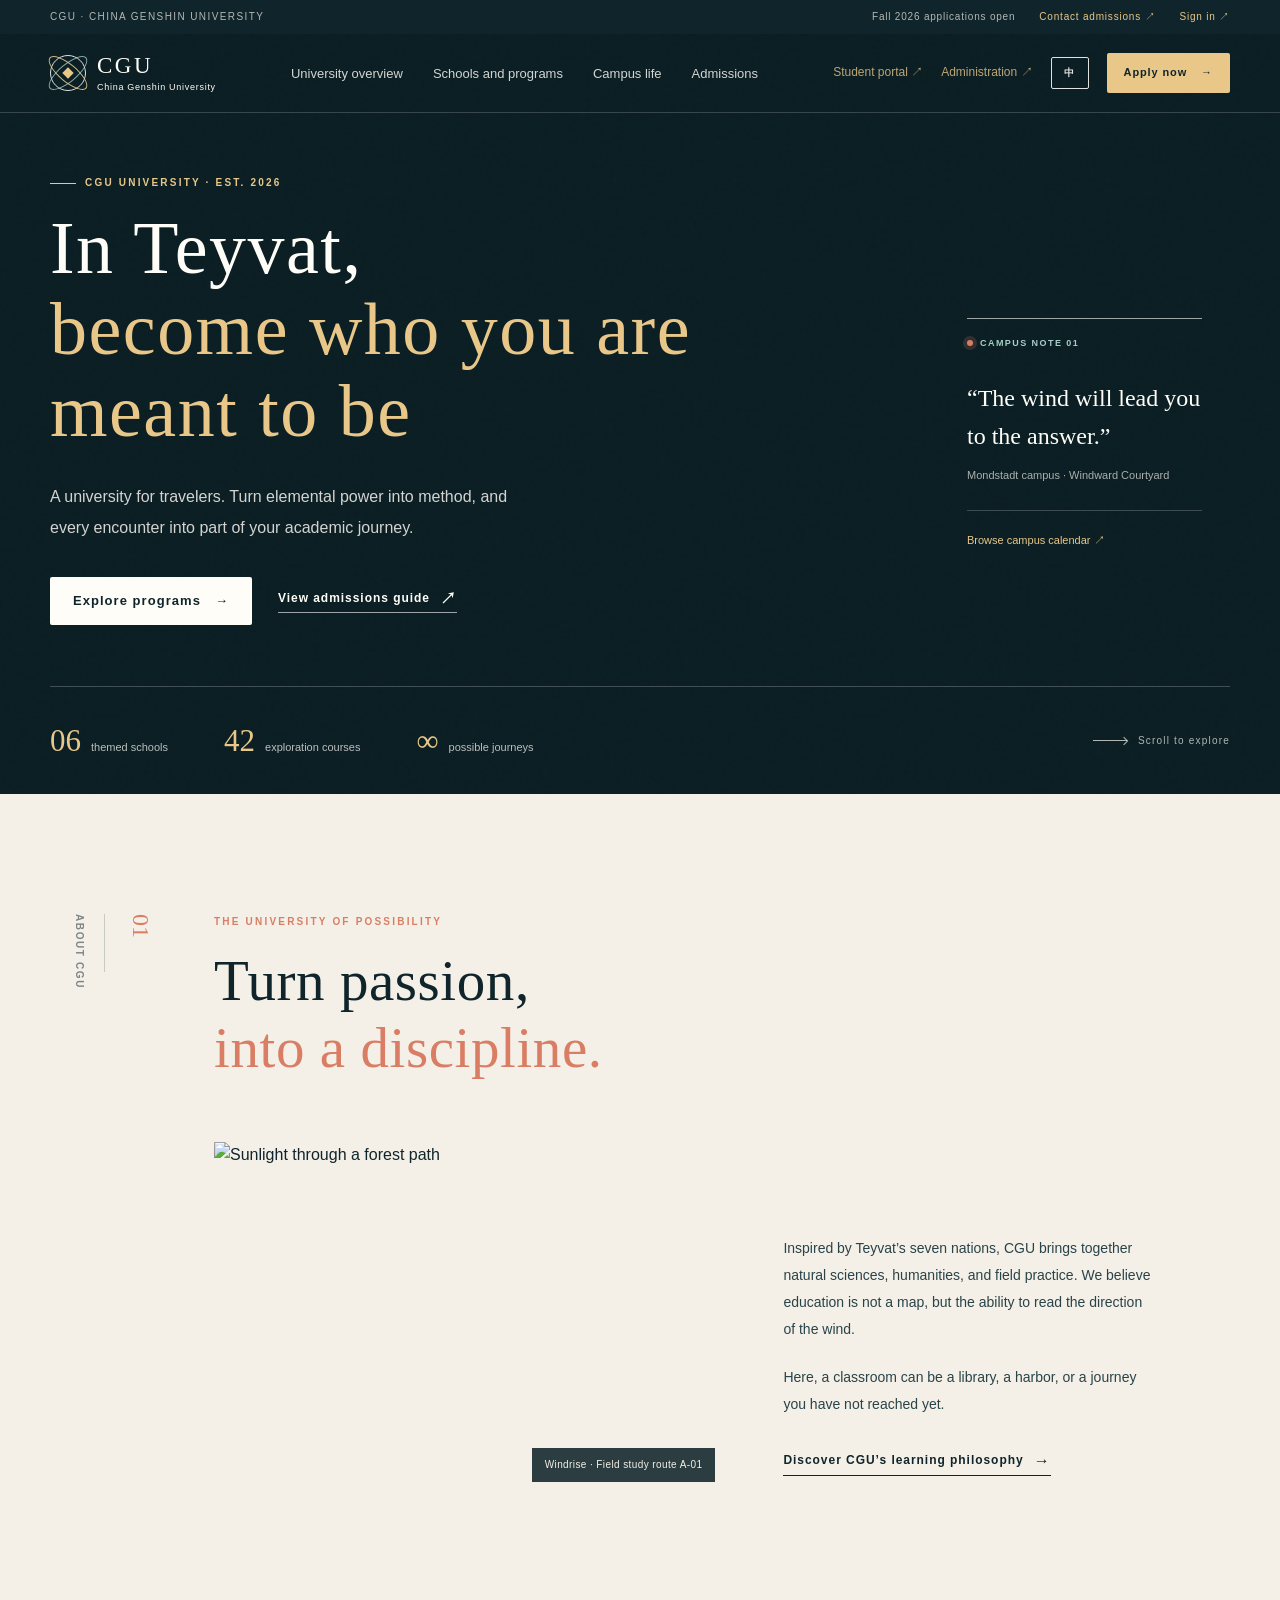
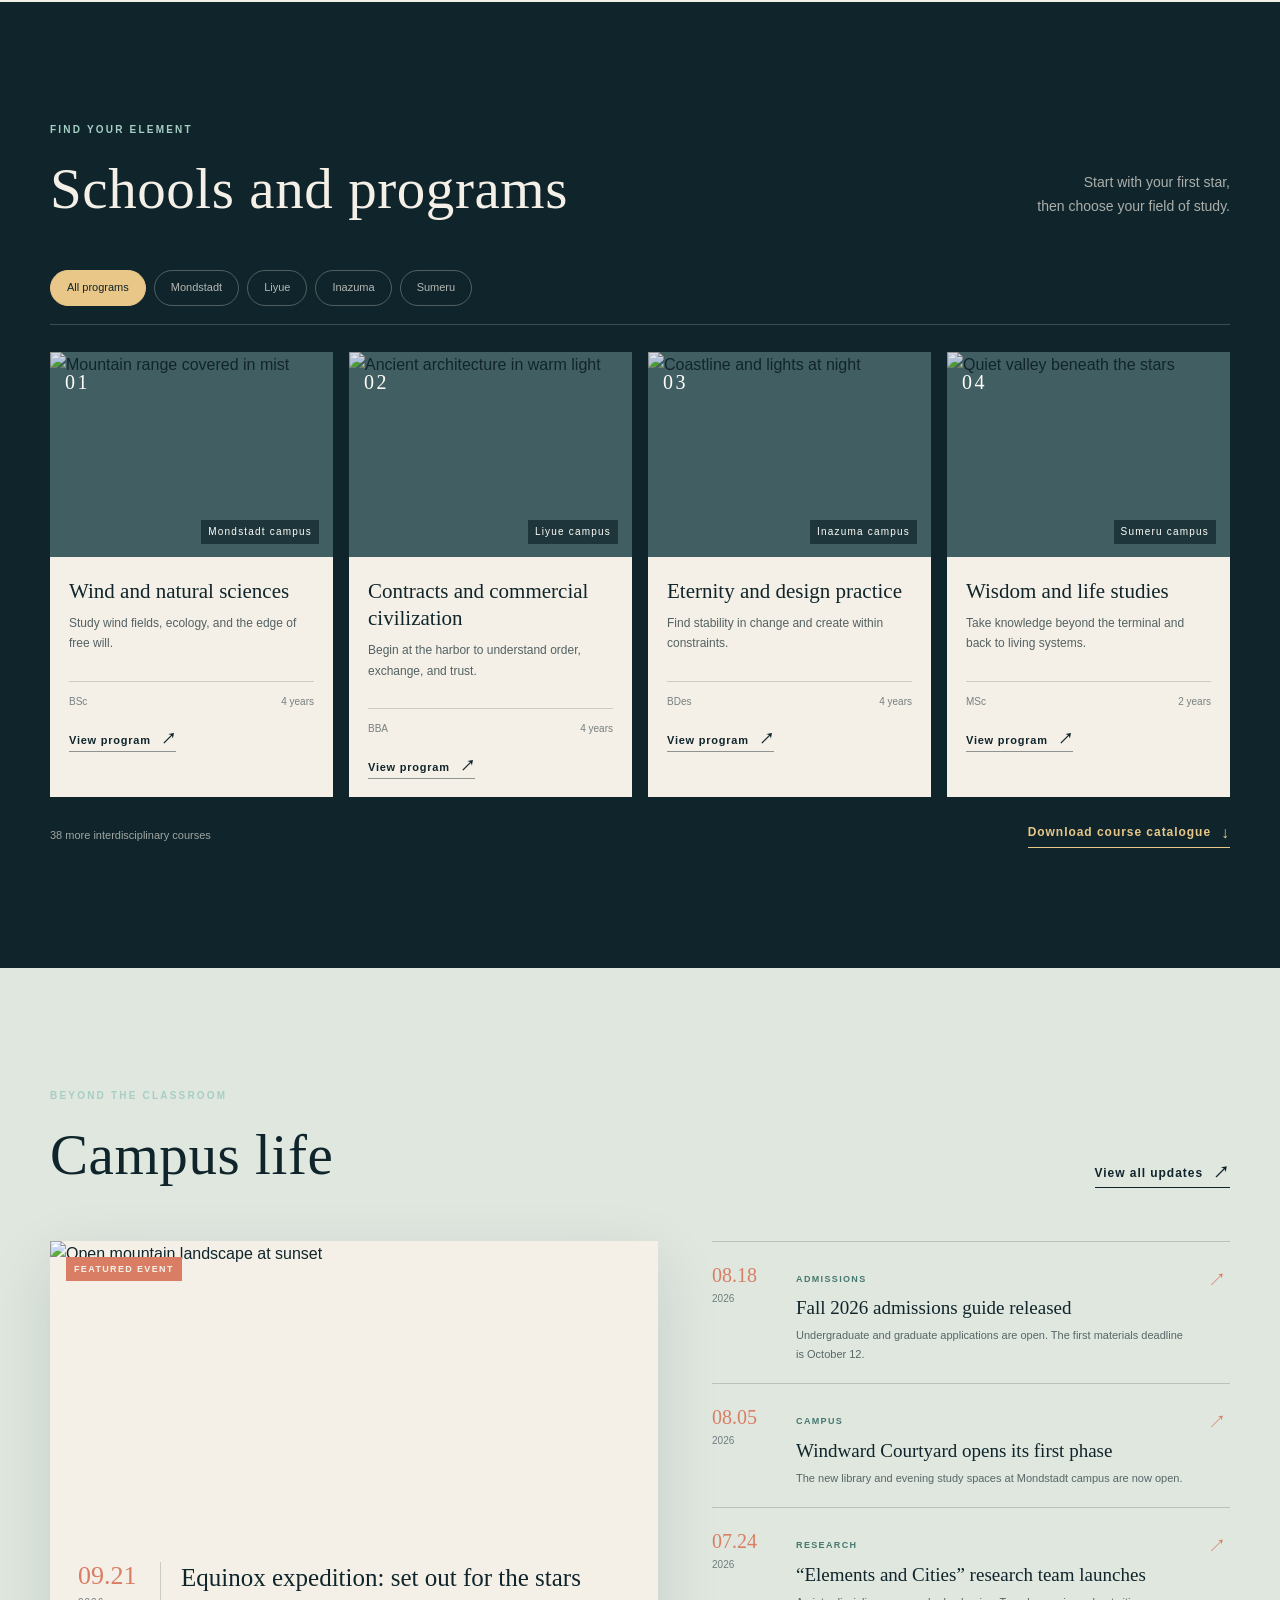
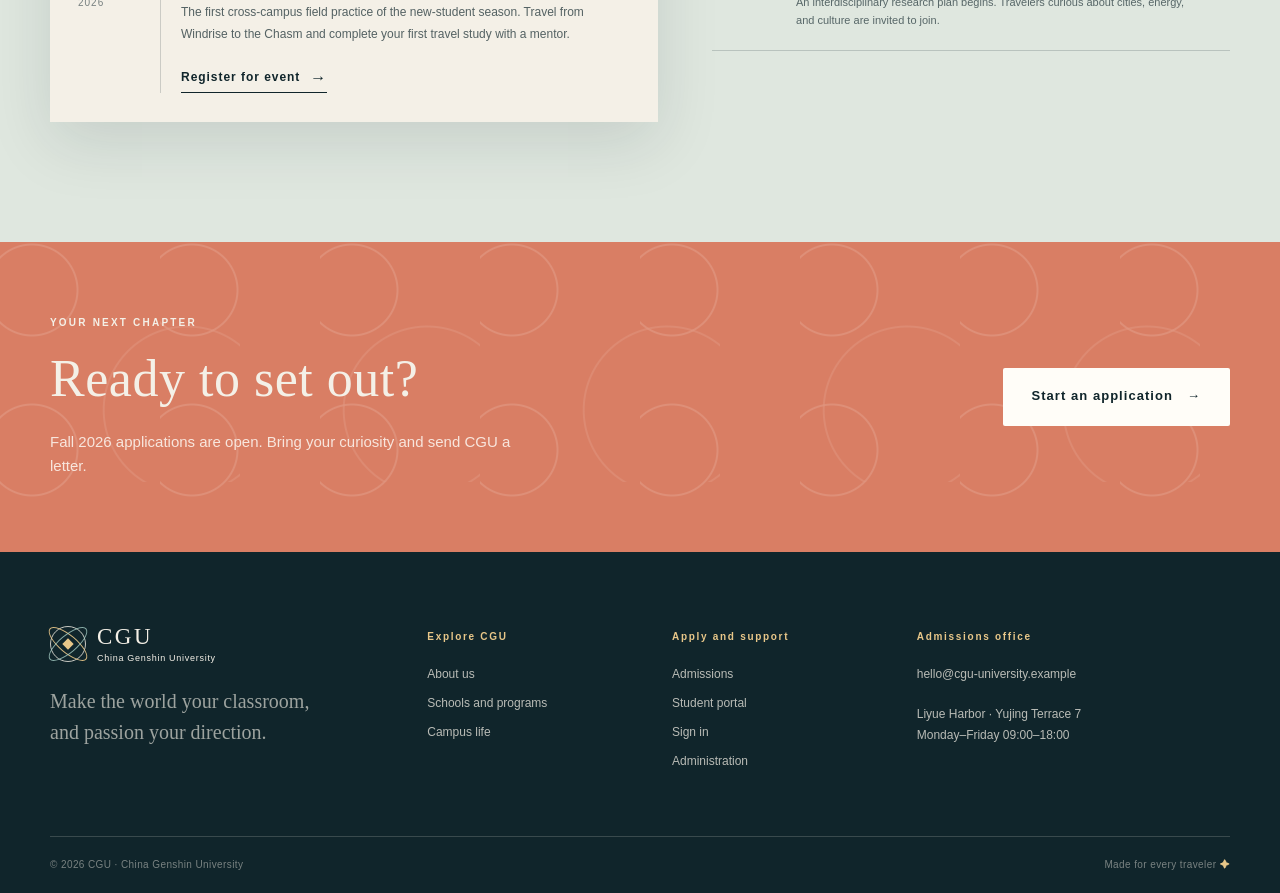
==== wwwroot/index.html @ 3c7ad433 "Migrate CGU campus service to Go" ====
<!doctype html>
<html lang="zh-CN">
  <head>
    <meta charset="utf-8">
    <meta name="viewport" content="width=device-width, initial-scale=1">
    <meta name="theme-color" content="#10252b">
    <meta name="description" content="CGU 原神大学：在提瓦特，探索你的学术天赋与冒险方向。" data-i18n-attr="content:home.metaDescription">
    <title data-i18n="home.metaTitle">CGU 原神大学 | China Genshin University</title>
    <link rel="icon" href="favicon.svg" type="image/svg+xml">
    <link rel="stylesheet" href="styles.css">
    <script defer src="i18n.js"></script>
    <script defer src="script.js"></script>
  </head>
  <body>
    <a class="skip-link" href="#main-content" data-i18n="home.skip">跳到主要内容</a>

    <div class="utility-bar">
      <div class="container utility-inner">
        <span data-i18n="home.utilityBrand">CGU · CHINA GENSHIN UNIVERSITY</span>
        <div class="utility-links">
          <span data-i18n="home.applicationOpen">2026 秋季学期开放申请</span>
          <a href="#contact"><span data-i18n="home.contactAdmissions">联系招生办</span> <span aria-hidden="true">↗</span></a>
          <a href="login.html"><span data-i18n="home.login">登录门户</span> <span aria-hidden="true">↗</span></a>
        </div>
      </div>
    </div>

    <header class="site-header" data-header>
      <div class="container header-inner">
        <a class="brand" href="#top" aria-label="CGU 原神大学首页" data-i18n-attr="aria-label:home.brandAria">
          <span class="brand-mark" aria-hidden="true">
            <span class="brand-star"></span>
            <span class="brand-orbit brand-orbit-one"></span>
            <span class="brand-orbit brand-orbit-two"></span>
          </span>
          <span class="brand-copy">
            <strong>CGU</strong>
            <small data-i18n="brand.name">原神大学</small>
          </span>
        </a>

        <nav class="desktop-nav" aria-label="主导航" data-i18n-attr="aria-label:home.navAria">
          <a href="#about" data-i18n="home.navAbout">学校概览</a>
          <a href="#programs" data-i18n="home.navPrograms">学院与专业</a>
          <a href="#life" data-i18n="home.navLife">校园生活</a>
          <a href="#admissions" data-i18n="home.navAdmissions">招生信息</a>
        </nav>

        <div class="header-actions">
          <a class="portal-link" href="portal.html"><span data-i18n="nav.portal">学生教务</span> <span aria-hidden="true">↗</span></a>
          <a class="portal-link admin-link" href="admin.html"><span data-i18n="nav.admin">后台管理</span> <span aria-hidden="true">↗</span></a>
          <button class="language-toggle" type="button" data-locale-toggle aria-pressed="false">English</button>
          <button class="icon-button menu-toggle" type="button" aria-label="打开菜单" data-i18n-attr="aria-label:nav.menu" aria-expanded="false" aria-controls="mobile-menu">
            <span></span><span></span><span></span>
          </button>
          <a class="button button-small button-gold" href="#admissions"><span data-i18n="home.apply">申请入学</span> <span aria-hidden="true">→</span></a>
        </div>
      </div>

      <nav class="mobile-menu" id="mobile-menu" aria-label="移动端导航" data-i18n-attr="aria-label:home.mobileNavAria" aria-hidden="true">
        <a href="#about" data-i18n="home.navAbout">学校概览</a>
        <a href="#programs" data-i18n="home.navPrograms">学院与专业</a>
        <a href="#life" data-i18n="home.navLife">校园生活</a>
        <a href="#admissions" data-i18n="home.navAdmissions">招生信息</a>
        <a href="#contact" data-i18n="home.contactAdmissions">联系招生办</a>
        <a href="portal.html" data-i18n="nav.portal">学生教务</a>
        <a href="admin.html" data-i18n="nav.admin">后台管理</a>
      </nav>
    </header>

    <main id="main-content">
      <section class="hero" id="top" aria-labelledby="hero-title">
        <div class="hero-image" role="img" aria-label="云雾山谷与远方群峰" data-i18n-attr="aria-label:home.heroImageAlt"></div>
        <div class="hero-overlay"></div>
        <div class="hero-grain" aria-hidden="true"></div>
        <div class="container hero-content">
          <div class="hero-copy">
            <p class="eyebrow eyebrow-light"><span aria-hidden="true"></span><span class="eyebrow-copy" data-i18n="home.heroKicker">CGU UNIVERSITY · EST. 2026</span></p>
            <h1 id="hero-title"><span data-i18n="home.heroTitleLead">在提瓦特，</span><br><em data-i18n="home.heroTitleEm">成为你想成为的人</em></h1>
            <p class="hero-lede" data-i18n="home.heroLede">一所为旅行者而设的大学。把元素力化为方法，把每一次相遇写进你的学术旅程。</p>
            <div class="hero-actions">
              <a class="button button-light" href="#programs"><span data-i18n="home.explorePrograms">探索学院</span> <span aria-hidden="true">→</span></a>
              <a class="text-link text-link-light" href="#admissions"><span data-i18n="home.viewAdmissions">查看招生简章</span> <span aria-hidden="true">↗</span></a>
            </div>
          </div>

          <aside class="hero-note" aria-label="校园公告" data-i18n-attr="aria-label:home.campusNoteAria">
            <div class="note-topline"><span class="live-dot" aria-hidden="true"></span><span data-i18n="home.campusNote">CAMPUS NOTE 01</span></div>
            <p data-i18n="home.campusQuote">「风会告诉你答案」</p>
            <small data-i18n="home.campusLocation">蒙德校区 · 风之庭院</small>
            <span class="note-rule"></span>
            <a href="#life"><span data-i18n="home.viewCalendar">浏览校园日历</span> <span aria-hidden="true">↗</span></a>
          </aside>
        </div>

        <div class="hero-footer container">
          <div class="hero-stat"><strong>06</strong><span data-i18n="home.statSchools">所主题学院</span></div>
          <div class="hero-stat"><strong>42</strong><span data-i18n="home.statCourses">门探索课程</span></div>
          <div class="hero-stat"><strong>∞</strong><span data-i18n="home.statJourneys">种可能的旅程</span></div>
          <div class="scroll-cue"><span class="scroll-line" aria-hidden="true"></span><span data-i18n="home.scroll">向下探索</span></div>
        </div>
      </section>

      <section class="section intro-section" id="about" aria-labelledby="about-title">
        <div class="container intro-grid">
          <div class="section-label">
            <span class="section-index">01</span>
            <span class="section-line"></span>
            <span data-i18n="home.aboutLabel">ABOUT CGU</span>
          </div>
          <div class="intro-main">
            <p class="eyebrow" data-i18n="home.aboutKicker">THE UNIVERSITY OF POSSIBILITY</p>
            <h2 id="about-title"><span data-i18n="home.aboutTitleLead">把热爱，</span><br><span class="about-title-em" data-i18n="home.aboutTitleEm">修成一门学问。</span></h2>
            <div class="intro-lower">
              <div class="intro-image-wrap">
                <img src="https://images.unsplash.com/photo-1511497584788-876760111969?auto=format&amp;fit=crop&amp;w=1000&amp;q=85" alt="阳光穿过森林，照亮小径" data-i18n-attr="alt:home.aboutImageAlt" loading="lazy">
                <span class="image-caption" data-i18n="home.aboutCaption">风起地 · 实地研习路线 A-01</span>
              </div>
              <div class="intro-text">
                <p data-i18n="home.aboutBodyOne">CGU 原神大学以提瓦特七国为灵感，聚合自然科学、人文研究与冒险实践。我们相信，真正的教育不是给你一张地图，而是让你学会读懂风的方向。</p>
                <p data-i18n="home.aboutBodyTwo">在这里，课堂可以发生在图书馆、港口，也可以发生在一场尚未抵达的旅途中。</p>
                <a class="text-link" href="#programs"><span data-i18n="home.aboutLink">了解 CGU 的教学理念</span> <span aria-hidden="true">→</span></a>
              </div>
            </div>
          </div>
        </div>
      </section>

      <section class="section programs-section" id="programs" aria-labelledby="programs-title">
        <div class="container">
          <div class="section-heading-row">
            <div>
              <p class="eyebrow" data-i18n="home.programsKicker">FIND YOUR ELEMENT</p>
              <h2 id="programs-title" data-i18n="home.programsTitle">学院与专业</h2>
            </div>
            <p class="heading-aside"><span data-i18n="home.programsAsideLead">从第一颗星星开始，</span><br><span data-i18n="home.programsAsideTail">选择你的研究方向。</span></p>
          </div>

          <div class="program-filters" role="tablist" aria-label="按地区筛选专业" data-i18n-attr="aria-label:home.programFilterAria">
            <button class="filter-button is-active" type="button" role="tab" aria-selected="true" data-filter="all" data-i18n="home.filterAll">全部专业</button>
            <button class="filter-button" type="button" role="tab" aria-selected="false" data-filter="mondstadt" data-i18n="home.filterMondstadt">蒙德</button>
            <button class="filter-button" type="button" role="tab" aria-selected="false" data-filter="liyue" data-i18n="home.filterLiyue">璃月</button>
            <button class="filter-button" type="button" role="tab" aria-selected="false" data-filter="inazuma" data-i18n="home.filterInazuma">稻妻</button>
            <button class="filter-button" type="button" role="tab" aria-selected="false" data-filter="sumeru" data-i18n="home.filterSumeru">须弥</button>
          </div>

          <div class="program-grid">
            <article class="program-card" data-region="mondstadt">
              <div class="program-image">
                <img src="https://images.unsplash.com/photo-1500534623283-312aade485b7?auto=format&amp;fit=crop&amp;w=900&amp;q=80" alt="雾气笼罩的山脉" data-i18n-attr="alt:home.programWindImageAlt" loading="lazy">
                <span class="program-number">01</span>
                <span class="program-region" data-i18n="home.regionMondstadt">蒙德校区</span>
              </div>
              <div class="program-body">
                <h3 data-i18n="home.programWindTitle">风与自然科学</h3>
                <p data-i18n="home.programWindDescription">研究风场、生态与自由意志的边界。</p>
                <div class="program-meta"><span data-i18n="home.degreeScience">理学学士</span><span data-i18n="home.durationFour">4 年</span></div>
                <button class="card-link program-detail" type="button" data-program-key="home.programWindTitle"><span data-i18n="home.viewProgram">查看专业</span> <span aria-hidden="true">↗</span></button>
              </div>
            </article>

            <article class="program-card" data-region="liyue">
              <div class="program-image">
                <img src="https://images.unsplash.com/photo-1548013146-72479768bada?auto=format&amp;fit=crop&amp;w=900&amp;q=80" alt="古老建筑与暖色天光" data-i18n-attr="alt:home.programContractImageAlt" loading="lazy">
                <span class="program-number">02</span>
                <span class="program-region" data-i18n="home.regionLiyue">璃月校区</span>
              </div>
              <div class="program-body">
                <h3 data-i18n="home.programContractTitle">契约与商业文明</h3>
                <p data-i18n="home.programContractDescription">从港口出发，理解秩序、交换与信任。</p>
                <div class="program-meta"><span data-i18n="home.degreeBusiness">商学学士</span><span data-i18n="home.durationFour">4 年</span></div>
                <button class="card-link program-detail" type="button" data-program-key="home.programContractTitle"><span data-i18n="home.viewProgram">查看专业</span> <span aria-hidden="true">↗</span></button>
              </div>
            </article>

            <article class="program-card" data-region="inazuma">
              <div class="program-image">
                <img src="https://images.unsplash.com/photo-1518709268805-4e9042af9f23?auto=format&amp;fit=crop&amp;w=900&amp;q=80" alt="夜色中的海岸与光线" data-i18n-attr="alt:home.programDesignImageAlt" loading="lazy">
                <span class="program-number">03</span>
                <span class="program-region" data-i18n="home.regionInazuma">稻妻校区</span>
              </div>
              <div class="program-body">
                <h3 data-i18n="home.programDesignTitle">永恒与设计实践</h3>
                <p data-i18n="home.programDesignDescription">在变化中寻找稳定，在限制中创造新意。</p>
                <div class="program-meta"><span data-i18n="home.degreeDesign">设计学学士</span><span data-i18n="home.durationFour">4 年</span></div>
                <button class="card-link program-detail" type="button" data-program-key="home.programDesignTitle"><span data-i18n="home.viewProgram">查看专业</span> <span aria-hidden="true">↗</span></button>
              </div>
            </article>

            <article class="program-card" data-region="sumeru">
              <div class="program-image">
                <img src="https://images.unsplash.com/photo-1534447677768-be436bb09401?auto=format&amp;fit=crop&amp;w=900&amp;q=80" alt="繁星下的宁静山谷" data-i18n-attr="alt:home.programWisdomImageAlt" loading="lazy">
                <span class="program-number">04</span>
                <span class="program-region" data-i18n="home.regionSumeru">须弥校区</span>
              </div>
              <div class="program-body">
                <h3 data-i18n="home.programWisdomTitle">智慧与生命研究</h3>
                <p data-i18n="home.programWisdomDescription">让知识走出终端，回到真实的生命现场。</p>
                <div class="program-meta"><span data-i18n="home.degreeLifeScience">生命科学硕士</span><span data-i18n="home.durationTwo">2 年</span></div>
                <button class="card-link program-detail" type="button" data-program-key="home.programWisdomTitle"><span data-i18n="home.viewProgram">查看专业</span> <span aria-hidden="true">↗</span></button>
              </div>
            </article>
          </div>
          <div class="programs-footer"><span data-i18n="home.programsMore">还有 38 门跨学科课程</span><a class="text-link" href="#admissions"><span data-i18n="home.downloadCatalog">下载完整课程目录</span> <span aria-hidden="true">↓</span></a></div>
        </div>
      </section>

      <section class="section life-section" id="life" aria-labelledby="life-title">
        <div class="container">
          <div class="section-heading-row life-heading">
            <div>
              <p class="eyebrow" data-i18n="home.lifeKicker">BEYOND THE CLASSROOM</p>
              <h2 id="life-title" data-i18n="home.lifeTitle">校园动态</h2>
            </div>
            <a class="text-link" href="#contact"><span data-i18n="home.viewAllNews">查看全部动态</span> <span aria-hidden="true">↗</span></a>
          </div>

          <div class="life-grid">
            <article class="feature-story">
              <div class="feature-image">
                <img src="https://images.unsplash.com/photo-1500534314209-a25ddb2bd429?auto=format&amp;fit=crop&amp;w=1400&amp;q=85" alt="日落时分的开阔山野" data-i18n-attr="alt:home.featureImageAlt" loading="lazy">
                <span class="feature-tag" data-i18n="home.featureTag">FEATURED EVENT</span>
              </div>
              <div class="feature-copy">
                <div class="story-date"><span>09.21</span><span>2026</span></div>
                <div>
                  <h3 data-i18n="home.featureTitle">秋分远行：向着群星出发</h3>
                  <p data-i18n="home.featureDescription">新生季首场跨校区实践，从风起地到层岩巨渊，和导师一起完成你的第一份旅行研究。</p>
                  <a class="text-link" href="#admissions"><span data-i18n="home.registerEvent">报名活动</span> <span aria-hidden="true">→</span></a>
                </div>
              </div>
            </article>

            <div class="news-list" aria-label="校园新闻列表" data-i18n-attr="aria-label:home.newsListAria">
              <article class="news-item">
                <div class="news-date"><strong>08.18</strong><span>2026</span></div>
                <div class="news-copy"><span class="news-type" data-i18n="home.newsAdmissionsType">ADMISSIONS</span><h3 data-i18n="home.newsAdmissionsTitle">2026 秋季招生简章正式发布</h3><p data-i18n="home.newsAdmissionsDescription">本科与研究生项目同步开放申请，首轮材料截止至 10 月 12 日。</p></div>
                <a class="news-arrow" href="#admissions" aria-label="查看 2026 秋季招生简章" data-i18n-attr="aria-label:home.newsAdmissionsAria">↗</a>
              </article>
              <article class="news-item">
                <div class="news-date"><strong>08.05</strong><span>2026</span></div>
                <div class="news-copy"><span class="news-type" data-i18n="home.newsCampusType">CAMPUS</span><h3 data-i18n="home.newsCampusTitle">风之庭院完成第一期开放</h3><p data-i18n="home.newsCampusDescription">蒙德校区新图书馆与夜间自习区正式投入使用。</p></div>
                <a class="news-arrow" href="#contact" aria-label="了解风之庭院开放详情" data-i18n-attr="aria-label:home.newsCampusAria">↗</a>
              </article>
              <article class="news-item">
                <div class="news-date"><strong>07.24</strong><span>2026</span></div>
                <div class="news-copy"><span class="news-type" data-i18n="home.newsResearchType">RESEARCH</span><h3 data-i18n="home.newsResearchTitle">「元素与城市」研究团队成立</h3><p data-i18n="home.newsResearchDescription">跨学院研究计划启动，欢迎对城市、能源与文化感兴趣的旅行者加入。</p></div>
                <a class="news-arrow" href="#programs" aria-label="查看元素与城市研究计划" data-i18n-attr="aria-label:home.newsResearchAria">↗</a>
              </article>
            </div>
          </div>
        </div>
      </section>

      <section class="admissions-section" id="admissions" aria-labelledby="admissions-title">
        <div class="admissions-pattern" aria-hidden="true"></div>
        <div class="container admissions-inner">
          <div class="admissions-copy">
            <p class="eyebrow eyebrow-light" data-i18n="home.admissionsKicker">YOUR NEXT CHAPTER</p>
            <h2 id="admissions-title" data-i18n="home.admissionsTitle">准备好出发了吗？</h2>
            <p data-i18n="home.admissionsDescription">2026 秋季申请现已开放。带上你的好奇心，向 CGU 发来一封信。</p>
          </div>
          <button class="button button-light button-large" type="button" data-open-apply><span data-i18n="home.startApplication">开始申请</span> <span aria-hidden="true">→</span></button>
        </div>
      </section>
    </main>

    <footer class="site-footer" id="contact">
      <div class="container footer-main">
        <div class="footer-brand">
          <a class="brand brand-footer" href="#top" aria-label="回到 CGU 原神大学首页" data-i18n-attr="aria-label:home.brandBackAria">
            <span class="brand-mark" aria-hidden="true"><span class="brand-star"></span><span class="brand-orbit brand-orbit-one"></span><span class="brand-orbit brand-orbit-two"></span></span>
            <span class="brand-copy"><strong>CGU</strong><small data-i18n="brand.name">原神大学</small></span>
          </a>
          <p><span data-i18n="home.footerMottoLead">把世界当作课堂，</span><br><span data-i18n="home.footerMottoTail">把热爱变成方向。</span></p>
        </div>
        <div class="footer-column"><h3 data-i18n="home.footerExplore">探索 CGU</h3><a href="#about" data-i18n="home.footerAbout">关于我们</a><a href="#programs" data-i18n="home.navPrograms">学院与专业</a><a href="#life" data-i18n="home.lifeTitle">校园动态</a></div>
        <div class="footer-column"><h3 data-i18n="home.footerSupport">申请与支持</h3><a href="#admissions" data-i18n="home.navAdmissions">招生信息</a><a href="portal.html" data-i18n="nav.portal">学生教务</a><a href="login.html" data-i18n="home.footerLogin">登录门户</a><a href="admin.html" data-i18n="nav.admin">后台管理</a></div>
        <div class="footer-contact"><h3 data-i18n="home.footerAdmissionsOffice">招生办公室</h3><a href="mailto:hello@cgu-university.example">hello@cgu-university.example</a><p><span data-i18n="home.footerAddress">璃月港 · 玉京台 7 号</span><br><span data-i18n="home.footerHours">周一至周五 09:00—18:00</span></p></div>
      </div>
      <div class="container footer-bottom"><span>© <span data-year></span> CGU · <span data-i18n="brand.full">China Genshin University</span></span><span><span data-i18n="home.footerTagline">Made for every traveler</span> <span class="footer-star" aria-hidden="true">✦</span></span></div>
    </footer>

    <dialog class="apply-dialog" id="apply-dialog" aria-labelledby="dialog-title">
      <div class="dialog-inner">
        <button class="dialog-close" type="button" aria-label="关闭申请窗口" data-i18n-attr="aria-label:home.closeApplication" data-close-dialog>×</button>
        <p class="eyebrow" data-i18n="home.dialogKicker">CGU ADMISSIONS · 2026</p>
        <h2 id="dialog-title" data-i18n="home.dialogTitle">从一封信开始。</h2>
        <p class="dialog-intro" data-i18n="home.dialogIntro">留下你的联系方式，招生老师会在 3 个工作日内把申请指南寄给你。</p>
        <form class="apply-form" novalidate>
          <label><span data-i18n="home.formName">你的名字</span><input name="name" type="text" placeholder="旅行者姓名" data-i18n-attr="placeholder:home.formNamePlaceholder" required></label>
          <label><span data-i18n="home.formEmail">电子邮箱</span><input name="email" type="email" placeholder="name@example.com" data-i18n-attr="placeholder:home.formEmailPlaceholder" required></label>
          <label><span data-i18n="home.formSchool">感兴趣的学院</span><select name="school"><option data-i18n="home.schoolUndecided">还在探索中</option><option data-i18n="home.programWindTitle">风与自然科学</option><option data-i18n="home.programContractTitle">契约与商业文明</option><option data-i18n="home.programDesignTitle">永恒与设计实践</option><option data-i18n="home.programWisdomTitle">智慧与生命研究</option></select></label>
          <button class="button button-dark" type="submit"><span data-i18n="home.submitApplication">发送申请意向</span> <span aria-hidden="true">→</span></button>
        </form>
        <p class="form-note" data-i18n="home.formNote">提交即表示你同意 CGU 使用这些信息联系你。</p>
      </div>
    </dialog>

    <div class="toast" role="status" aria-live="polite" data-toast></div>
  </body>
</html>
---- wwwroot/styles.css ----
:root {
  --ink: #10252b;
  --ink-soft: #29434a;
  --paper: #f4f0e7;
  --paper-deep: #e6e0d3;
  --white: #fffdf8;
  --gold: #d3a45f;
  --gold-soft: #e8c789;
  --mint: #a6cec5;
  --coral: #d97e64;
  --line: rgba(16, 37, 43, .18);
  --container: 1180px;
  --shadow: 0 20px 60px rgba(16, 37, 43, .12);
}

* { box-sizing: border-box; }
html { scroll-behavior: smooth; }
section[id] { scroll-margin-top: 84px; }
body { margin: 0; color: var(--ink); background: var(--paper); font-family: "Noto Sans SC", "PingFang SC", "Microsoft YaHei", Arial, sans-serif; line-height: 1.6; }
body.menu-open { overflow: hidden; }
img { display: block; max-width: 100%; }
a { color: inherit; text-decoration: none; }
button, input, select { font: inherit; }
button { cursor: pointer; }
:focus-visible { outline: 3px solid var(--gold); outline-offset: 4px; }
.container { width: min(var(--container), calc(100% - 64px)); margin: 0 auto; }
.skip-link { position: fixed; left: 16px; top: -60px; z-index: 100; padding: 10px 14px; color: var(--ink); background: var(--gold-soft); transition: top .2s ease; }
.skip-link:focus { top: 16px; }

.utility-bar { height: 34px; color: rgba(244,240,231,.72); background: var(--ink); font-size: 10px; letter-spacing: .14em; text-transform: uppercase; }
.utility-inner, .utility-links { display: flex; align-items: center; justify-content: space-between; height: 100%; }
.utility-links { gap: 24px; letter-spacing: .08em; text-transform: none; }
.utility-links a { color: var(--gold-soft); }

.site-header { position: absolute; z-index: 20; top: 34px; left: 0; width: 100%; color: var(--white); border-bottom: 1px solid rgba(255,255,255,.18); transition: background .25s ease, color .25s ease, box-shadow .25s ease; }
.site-header.is-scrolled { position: fixed; top: 0; color: var(--ink); background: rgba(244,240,231,.96); border-bottom-color: var(--line); box-shadow: 0 8px 24px rgba(16,37,43,.08); backdrop-filter: blur(16px); }
.site-header.is-scrolled .brand-mark { border-color: var(--ink); }
.site-header.is-scrolled .brand-orbit { border-color: var(--gold); }
.site-header.is-scrolled .brand-star { background: var(--coral); }
.header-inner { display: flex; align-items: center; min-height: 78px; gap: 36px; }
.brand { display: inline-flex; align-items: center; gap: 11px; flex-shrink: 0; }
.brand-mark { position: relative; display: inline-grid; place-items: center; width: 36px; height: 36px; border: 1px solid rgba(255,255,255,.86); border-radius: 50%; }
.brand-star { width: 8px; height: 8px; background: var(--gold-soft); transform: rotate(45deg); }
.brand-orbit { position: absolute; width: 48px; height: 18px; border: 1px solid rgba(232,199,137,.9); border-radius: 50%; transform: rotate(40deg); }
.brand-orbit-two { transform: rotate(-40deg); border-color: rgba(166,206,197,.8); }
.brand-copy { display: flex; flex-direction: column; line-height: 1; }
.brand-copy strong { font-family: Georgia, "Times New Roman", serif; font-size: 23px; font-weight: 500; letter-spacing: .11em; }
.brand-copy small { max-width: 190px; margin-top: 5px; overflow: hidden; font-size: 9px; letter-spacing: .08em; line-height: 1.15; text-overflow: ellipsis; white-space: nowrap; }
.desktop-nav { display: flex; align-items: center; gap: 30px; margin: 0 auto; font-size: 13px; }
.desktop-nav a { position: relative; padding: 29px 0 27px; opacity: .82; }
.desktop-nav a::after { position: absolute; right: 0; bottom: -1px; left: 0; height: 2px; content: ""; background: var(--gold-soft); transform: scaleX(0); transform-origin: right; transition: transform .25s ease; }
.desktop-nav a:hover, .desktop-nav a.is-active { opacity: 1; }
.desktop-nav a:hover::after, .desktop-nav a.is-active::after { transform: scaleX(1); transform-origin: left; }
.header-actions { display: flex; align-items: center; gap: 18px; }
.portal-link { font-size: 12px; opacity: .8; white-space: nowrap; }
.portal-link span { color: var(--gold-soft); }
.language-toggle { min-width: 38px; min-height: 32px; padding: 0 9px; border: 1px solid currentColor; border-radius: 2px; color: currentColor; background: transparent; font-size: 10px; font-weight: 700; letter-spacing: .08em; opacity: .88; transition: color .2s ease, background .2s ease, border-color .2s ease; }
.language-toggle:hover, .language-toggle:focus-visible { color: var(--ink); background: var(--gold-soft); border-color: var(--gold-soft); opacity: 1; }
.button { display: inline-flex; align-items: center; justify-content: center; gap: 14px; min-height: 48px; padding: 0 22px; border: 1px solid transparent; border-radius: 2px; font-size: 13px; font-weight: 700; letter-spacing: .08em; transition: color .2s ease, background .2s ease, border-color .2s ease, transform .2s ease; }
.button:hover { transform: translateY(-2px); }
.button-small { min-height: 40px; padding: 0 16px; font-size: 11px; }
.button-large { min-height: 58px; padding: 0 28px; }
.button-gold { color: var(--ink); background: var(--gold-soft); }
.button-gold:hover { background: #f1d49a; }
.button-light { color: var(--ink); background: var(--white); }
.button-light:hover { background: var(--gold-soft); }
.button-dark { color: var(--paper); background: var(--ink); }
.button-dark:hover { background: var(--ink-soft); }
.icon-button { display: none; border: 0; color: currentColor; background: transparent; }
.menu-toggle { width: 40px; height: 40px; padding: 9px; }
.menu-toggle span { display: block; width: 21px; height: 1px; margin: 5px 0; background: currentColor; transition: transform .2s ease, opacity .2s ease; }
.menu-toggle[aria-expanded="true"] span:first-child { transform: translateY(6px) rotate(45deg); }
.menu-toggle[aria-expanded="true"] span:nth-child(2) { opacity: 0; }
.menu-toggle[aria-expanded="true"] span:last-child { transform: translateY(-6px) rotate(-45deg); }
.mobile-menu { display: none; }

.hero { position: relative; min-height: 760px; overflow: hidden; color: var(--white); background: var(--ink); }
.hero-image, .hero-overlay, .hero-grain { position: absolute; inset: 0; }
.hero-image { background: url("https://images.unsplash.com/photo-1500534623283-312aade485b7?auto=format&fit=crop&w=2400&q=90") center 48% / cover no-repeat; }
.hero-overlay { background: rgba(8, 25, 30, .57); }
.hero-grain { opacity: .13; background-image: url("data:image/svg+xml,%3Csvg viewBox='0 0 180 180' xmlns='http://www.w3.org/2000/svg'%3E%3Cfilter id='n'%3E%3CfeTurbulence type='fractalNoise' baseFrequency='.9' numOctaves='3' stitchTiles='stitch'/%3E%3C/filter%3E%3Crect width='100%25' height='100%25' filter='url(%23n)' opacity='.5'/%3E%3C/svg%3E"); mix-blend-mode: soft-light; pointer-events: none; }
.hero-content { position: relative; z-index: 1; display: flex; align-items: center; justify-content: space-between; min-height: 620px; padding-top: 112px; }
.hero-copy { max-width: 710px; }
.eyebrow { margin: 0 0 18px; color: var(--coral); font-size: 10px; font-weight: 800; letter-spacing: .22em; line-height: 1.5; }
.eyebrow-light { color: var(--gold-soft); }
.eyebrow span { display: inline-block; width: 26px; height: 1px; margin-right: 9px; vertical-align: middle; background: currentColor; }
.eyebrow .eyebrow-copy { width: auto; height: auto; margin-right: 0; vertical-align: baseline; background: none; }
.hero h1 { margin: 0; font-family: Georgia, "Songti SC", "STSong", serif; font-size: 74px; font-weight: 400; letter-spacing: .02em; line-height: 1.1; }
.hero h1 em { color: var(--gold-soft); font-style: normal; }
.hero-lede { max-width: 480px; margin: 29px 0 34px; color: rgba(255,253,248,.82); font-size: 16px; line-height: 1.95; }
.hero-actions { display: flex; align-items: center; gap: 26px; }
.text-link { display: inline-flex; align-items: center; gap: 10px; padding-bottom: 4px; border-bottom: 1px solid currentColor; font-size: 12px; font-weight: 700; letter-spacing: .08em; }
.text-link > span[aria-hidden="true"] { font-size: 16px; line-height: 1; transition: transform .2s ease; }
.text-link:hover > span[aria-hidden="true"] { transform: translate(3px, -2px); }
.text-link-light { color: var(--white); border-bottom-color: rgba(255,255,255,.6); }
.hero-note { width: 235px; margin: 70px 28px 0 40px; padding: 17px 0 0; border-top: 1px solid rgba(255,255,255,.6); }
.note-topline { color: var(--mint); font-size: 9px; font-weight: 800; letter-spacing: .16em; }
.live-dot { display: inline-block; width: 6px; height: 6px; margin-right: 7px; border-radius: 50%; background: var(--coral); box-shadow: 0 0 0 4px rgba(217,126,100,.18); }
.hero-note p { margin: 28px 0 6px; font-family: Georgia, serif; font-size: 24px; }
.hero-note small { color: rgba(255,253,248,.65); font-size: 11px; }
.note-rule { display: block; width: 100%; height: 1px; margin: 23px 0 15px; background: rgba(255,255,255,.2); }
.hero-note a { color: var(--gold-soft); font-size: 11px; }
.hero-footer { position: absolute; z-index: 1; right: 0; bottom: 0; left: 0; display: flex; align-items: center; gap: 56px; min-height: 108px; border-top: 1px solid rgba(255,255,255,.22); }
.hero-stat { display: flex; align-items: baseline; gap: 10px; }
.hero-stat strong { font-family: Georgia, serif; color: var(--gold-soft); font-size: 31px; font-weight: 400; }
.hero-stat span { color: rgba(255,253,248,.72); font-size: 11px; }
.scroll-cue { display: flex; align-items: center; gap: 11px; margin-left: auto; color: rgba(255,253,248,.68); font-size: 10px; letter-spacing: .12em; }
.scroll-line { position: relative; display: inline-block; width: 34px; height: 1px; background: currentColor; }
.scroll-line::after { position: absolute; top: -2px; right: 0; width: 5px; height: 5px; content: ""; border-right: 1px solid currentColor; border-bottom: 1px solid currentColor; transform: rotate(-45deg); }

.section { padding: 120px 0; }
.intro-section { background: var(--paper); }
.intro-grid { display: grid; grid-template-columns: 110px 1fr; gap: 54px; }
.section-label { display: flex; flex-direction: column; align-items: flex-start; gap: 17px; color: rgba(16,37,43,.52); font-size: 10px; font-weight: 800; letter-spacing: .16em; writing-mode: vertical-rl; }
.section-index { color: var(--coral); font-family: Georgia, serif; font-size: 24px; font-weight: 400; letter-spacing: 0; }
.section-line { width: 1px; height: 58px; background: var(--line); }
.intro-main { max-width: 940px; }
.intro-main h2, .section-heading-row h2, .admissions-section h2 { margin: 0; font-family: Georgia, "Songti SC", "STSong", serif; font-size: 57px; font-weight: 400; line-height: 1.18; letter-spacing: .01em; }
.intro-main h2 .about-title-em { color: var(--coral); }
.intro-lower { display: grid; grid-template-columns: minmax(340px, 1.15fr) minmax(260px, .85fr); gap: 68px; align-items: end; margin-top: 60px; }
.intro-image-wrap { position: relative; }
.intro-image-wrap img { width: 100%; height: 340px; object-fit: cover; }
.image-caption { position: absolute; right: 0; bottom: 0; padding: 9px 13px; color: var(--paper); background: rgba(16,37,43,.88); font-size: 10px; letter-spacing: .04em; }
.intro-text { padding-bottom: 6px; }
.intro-text p { margin: 0 0 20px; color: var(--ink-soft); font-size: 14px; line-height: 1.95; }
.intro-text .text-link { margin-top: 13px; color: var(--ink); }

.programs-section { color: var(--paper); background: var(--ink); }
.section-heading-row { display: flex; align-items: flex-end; justify-content: space-between; gap: 32px; }
.programs-section .eyebrow, .life-section .eyebrow { color: var(--mint); }
.programs-section h2, .life-section h2 { color: var(--paper); }
.heading-aside { margin: 0 0 3px; color: rgba(244,240,231,.68); font-size: 14px; line-height: 1.75; text-align: right; }
.program-filters { display: flex; flex-wrap: wrap; gap: 8px; margin: 48px 0 27px; padding-bottom: 18px; border-bottom: 1px solid rgba(244,240,231,.2); }
.filter-button { min-height: 36px; padding: 0 16px; border: 1px solid rgba(244,240,231,.28); border-radius: 999px; color: rgba(244,240,231,.72); background: transparent; font-size: 11px; transition: color .2s ease, background .2s ease, border-color .2s ease; }
.filter-button:hover, .filter-button.is-active { color: var(--ink); background: var(--gold-soft); border-color: var(--gold-soft); }
.program-grid { display: grid; grid-template-columns: repeat(4, 1fr); gap: 16px; }
.program-card { display: flex; flex-direction: column; min-width: 0; color: var(--ink); background: var(--paper); transition: transform .25s ease, box-shadow .25s ease; }
.program-card:hover { transform: translateY(-6px); box-shadow: 0 17px 34px rgba(0,0,0,.24); }
.program-card.is-hidden { display: none; }
.program-image { position: relative; height: 205px; overflow: hidden; background: #48696c; }
.program-image::after { position: absolute; inset: 0; content: ""; background: rgba(16,37,43,.13); }
.program-image img { width: 100%; height: 100%; object-fit: cover; transition: transform .5s ease; }
.program-card:hover .program-image img { transform: scale(1.06); }
.program-number, .program-region { position: absolute; z-index: 1; color: var(--white); font-size: 10px; letter-spacing: .12em; }
.program-number { top: 14px; left: 15px; font-family: Georgia, serif; font-size: 20px; }
.program-region { right: 14px; bottom: 13px; padding: 4px 7px; background: rgba(16,37,43,.7); }
.program-body { display: flex; flex: 1; flex-direction: column; padding: 21px 19px 18px; }
.program-body h3 { margin: 0 0 8px; font-family: Georgia, "Songti SC", serif; font-size: 21px; font-weight: 400; line-height: 1.3; }
.program-body p { min-height: 48px; margin: 0; color: rgba(16,37,43,.7); font-size: 12px; line-height: 1.7; }
.program-meta { display: flex; justify-content: space-between; margin: 20px 0 17px; padding-top: 12px; border-top: 1px solid var(--line); color: rgba(16,37,43,.55); font-size: 10px; }
.card-link { align-self: flex-start; padding: 0; border: 0; border-bottom: 1px solid rgba(16,37,43,.45); color: var(--ink); background: transparent; font-size: 11px; font-weight: 700; letter-spacing: .07em; }
.card-link > span[aria-hidden="true"] { display: inline-block; margin-left: 6px; font-size: 15px; transition: transform .2s ease; }
.card-link:hover > span[aria-hidden="true"] { transform: translate(3px, -2px); }
.programs-footer { display: flex; align-items: center; justify-content: space-between; margin-top: 26px; color: rgba(244,240,231,.63); font-size: 11px; }
.programs-footer .text-link { color: var(--gold-soft); }

.life-section { background: #dfe7df; }
.life-section h2 { color: var(--ink); }
.life-heading .text-link { color: var(--ink); }
.life-grid { display: grid; grid-template-columns: minmax(0, 1.08fr) minmax(0, .92fr); gap: 54px; margin-top: 53px; }
.feature-story { background: var(--paper); box-shadow: var(--shadow); }
.feature-image { position: relative; height: 296px; overflow: hidden; }
.feature-image img { width: 100%; height: 100%; object-fit: cover; }
.feature-tag { position: absolute; top: 16px; left: 16px; padding: 5px 8px; color: var(--paper); background: var(--coral); font-size: 9px; font-weight: 800; letter-spacing: .15em; }
.feature-copy { display: grid; grid-template-columns: 83px 1fr; gap: 20px; padding: 25px 28px 29px; }
.story-date { display: flex; flex-direction: column; padding-right: 14px; border-right: 1px solid var(--line); }
.story-date span:first-child { font-family: Georgia, serif; color: var(--coral); font-size: 26px; line-height: 1.1; }
.story-date span:last-child { margin-top: 5px; color: rgba(16,37,43,.55); font-size: 10px; letter-spacing: .1em; }
.feature-copy h3 { margin: 0 0 8px; font-family: Georgia, "Songti SC", serif; font-size: 25px; font-weight: 400; line-height: 1.3; }
.feature-copy p { margin: 0 0 18px; color: rgba(16,37,43,.7); font-size: 12px; line-height: 1.8; }
.feature-copy .text-link { color: var(--ink); }
.news-list { border-top: 1px solid var(--line); }
.news-item { display: grid; grid-template-columns: 66px 1fr 22px; gap: 18px; align-items: start; padding: 22px 0 20px; border-bottom: 1px solid var(--line); }
.news-date { display: flex; flex-direction: column; }
.news-date strong { font-family: Georgia, serif; color: var(--coral); font-size: 20px; font-weight: 400; line-height: 1.1; }
.news-date span { margin-top: 5px; color: rgba(16,37,43,.54); font-size: 10px; }
.news-type { color: #477870; font-size: 9px; font-weight: 800; letter-spacing: .15em; }
.news-copy h3 { margin: 6px 0 5px; font-family: Georgia, "Songti SC", serif; font-size: 19px; font-weight: 400; line-height: 1.35; }
.news-copy p { margin: 0; color: rgba(16,37,43,.66); font-size: 11px; line-height: 1.7; }
.news-arrow { padding-top: 2px; color: var(--coral); font-size: 18px; transition: transform .2s ease; }
.news-item:hover .news-arrow { transform: translate(3px, -2px); }

.admissions-section { position: relative; overflow: hidden; color: var(--paper); background: var(--coral); }
.admissions-pattern { position: absolute; inset: 0; opacity: .19; background-image: radial-gradient(circle at 20% 30%, transparent 0 44px, rgba(255,253,248,.7) 45px 46px, transparent 47px), radial-gradient(circle at 78% 70%, transparent 0 82px, rgba(255,253,248,.5) 83px 84px, transparent 85px); background-size: 160px 160px, 240px 240px; }
.admissions-inner { position: relative; display: flex; align-items: center; justify-content: space-between; gap: 32px; min-height: 310px; }
.admissions-section .eyebrow { color: var(--paper); }
.admissions-section h2 { color: var(--paper); font-size: 52px; }
.admissions-copy > p:last-child { max-width: 480px; margin: 20px 0 0; color: rgba(255,253,248,.82); font-size: 15px; }

.site-footer { color: rgba(244,240,231,.77); background: var(--ink); }
.footer-main { display: grid; grid-template-columns: 1.35fr .8fr .8fr 1.3fr; gap: 52px; padding-top: 73px; padding-bottom: 65px; }
.brand-footer { color: var(--paper); }
.brand-footer .brand-mark { border-color: rgba(244,240,231,.8); }
.footer-brand p { margin: 23px 0 0; color: rgba(244,240,231,.62); font-family: Georgia, serif; font-size: 20px; line-height: 1.55; }
.footer-column, .footer-contact { display: flex; flex-direction: column; gap: 10px; }
.footer-column h3, .footer-contact h3 { margin: 4px 0 10px; color: var(--gold-soft); font-size: 10px; font-weight: 800; letter-spacing: .17em; }
.footer-column a, .footer-contact a, .footer-contact p { color: rgba(244,240,231,.74); font-size: 12px; }
.footer-column a:hover, .footer-contact a:hover { color: var(--gold-soft); }
.footer-contact p { margin: 10px 0 0; line-height: 1.8; }
.footer-bottom { display: flex; align-items: center; justify-content: space-between; min-height: 57px; border-top: 1px solid rgba(244,240,231,.18); color: rgba(244,240,231,.46); font-size: 10px; letter-spacing: .04em; }
.footer-bottom .footer-star { color: var(--gold-soft); }

.apply-dialog { width: min(520px, calc(100% - 32px)); padding: 0; border: 0; border-radius: 0; color: var(--ink); background: var(--paper); box-shadow: 0 28px 90px rgba(0,0,0,.35); }
.apply-dialog::backdrop { background: rgba(5,18,22,.7); backdrop-filter: blur(4px); }
.dialog-inner { position: relative; padding: 42px 42px 31px; }
.dialog-close { position: absolute; top: 17px; right: 20px; width: 32px; height: 32px; padding: 0; border: 0; color: var(--ink); background: transparent; font-size: 28px; font-weight: 300; line-height: 1; }
.dialog-inner h2 { margin: 0; font-family: Georgia, "Songti SC", serif; font-size: 42px; font-weight: 400; line-height: 1.2; }
.dialog-intro { max-width: 390px; margin: 15px 0 24px; color: rgba(16,37,43,.68); font-size: 13px; line-height: 1.8; }
.apply-form { display: grid; gap: 15px; }
.apply-form label { display: grid; gap: 6px; color: rgba(16,37,43,.72); font-size: 11px; font-weight: 700; letter-spacing: .05em; }
.apply-form input, .apply-form select { width: 100%; min-height: 43px; padding: 0 12px; border: 1px solid rgba(16,37,43,.24); border-radius: 0; color: var(--ink); background: rgba(255,253,248,.65); font-size: 13px; }
.apply-form input::placeholder { color: rgba(16,37,43,.4); }
.apply-form input:focus, .apply-form select:focus { outline: 2px solid var(--gold); outline-offset: 1px; border-color: var(--gold); }
.apply-form .button { width: 100%; margin-top: 7px; }
.form-note { margin: 18px 0 0; color: rgba(16,37,43,.45); font-size: 10px; }
.toast { position: fixed; z-index: 80; right: 22px; bottom: 22px; max-width: min(350px, calc(100% - 44px)); padding: 13px 17px; color: var(--paper); background: var(--ink); box-shadow: 0 12px 30px rgba(0,0,0,.2); font-size: 12px; opacity: 0; transform: translateY(14px); pointer-events: none; transition: opacity .2s ease, transform .2s ease; }
.toast.is-visible { opacity: 1; transform: translateY(0); }

@media (max-width: 980px) {
  .container { width: min(var(--container), calc(100% - 44px)); }
  .brand-copy small { max-width: 130px; font-size: 8px; }
  .desktop-nav { gap: 14px; font-size: 12px; }
  .portal-link { display: none; }
  .hero h1 { font-size: 62px; }
  .hero-note { margin-right: 0; }
  .intro-grid { grid-template-columns: 68px 1fr; gap: 32px; }
  .intro-lower { gap: 34px; }
  .program-grid { grid-template-columns: repeat(2, 1fr); }
  .life-grid { gap: 30px; }
  .footer-main { gap: 28px; }
}

@media (max-width: 700px) {
  .utility-bar { display: none; }
  .site-header { top: 0; }
  .header-inner { min-height: 70px; }
  .desktop-nav, .header-actions .button-small { display: none; }
  .header-actions { margin-left: auto; }
  .icon-button { display: block; }
  .mobile-menu { display: grid; max-height: 0; overflow: hidden; padding: 0 22px; background: var(--paper); color: var(--ink); transition: max-height .25s ease, padding .25s ease; }
  .mobile-menu.is-open { max-height: 320px; padding-top: 12px; padding-bottom: 16px; border-top: 1px solid var(--line); }
  .mobile-menu a { padding: 12px 0; border-bottom: 1px solid var(--line); font-size: 14px; }
  .mobile-menu a:last-child { border-bottom: 0; }
  .hero { min-height: 720px; }
  .hero-image { background-position: 61% center; }
  .hero-content { display: block; min-height: 585px; padding-top: 160px; }
  .hero h1 { font-size: 45px; line-height: 1.17; }
  .hero-lede { max-width: 355px; margin-top: 22px; font-size: 14px; }
  .hero-actions { align-items: flex-start; flex-direction: column; gap: 19px; }
  .hero-note { width: min(100%, 260px); margin: 57px 0 0; }
  .hero-footer { display: grid; grid-template-columns: repeat(3, 1fr); gap: 7px; min-height: 96px; padding-top: 13px; padding-bottom: 13px; }
  .hero-stat { display: block; }
  .hero-stat strong { display: block; font-size: 25px; }
  .hero-stat span { display: block; margin-top: 2px; font-size: 10px; }
  .scroll-cue { display: none; }
  .section { padding: 78px 0; }
  .intro-grid { display: block; }
  .section-label { display: flex; flex-direction: row; align-items: center; margin-bottom: 33px; writing-mode: horizontal-tb; }
  .section-line { width: 42px; height: 1px; }
  .section-index { font-size: 20px; }
  .intro-main h2, .section-heading-row h2, .admissions-section h2 { font-size: 40px; }
  .intro-lower { display: block; margin-top: 39px; }
  .intro-image-wrap img { height: 265px; }
  .intro-text { margin-top: 30px; }
  .section-heading-row { display: block; }
  .heading-aside { margin-top: 15px; text-align: left; }
  .program-filters { gap: 7px; margin-top: 34px; overflow-x: auto; flex-wrap: nowrap; padding-bottom: 14px; }
  .filter-button { flex-shrink: 0; }
  .program-grid { grid-template-columns: 1fr; gap: 14px; }
  .program-image { height: 190px; }
  .programs-footer { align-items: flex-start; flex-direction: column; gap: 13px; }
  .life-heading .text-link { display: inline-flex; margin-top: 19px; }
  .life-grid { display: block; margin-top: 34px; }
  .feature-image { height: 228px; }
  .feature-copy { grid-template-columns: 64px 1fr; gap: 15px; padding: 21px 18px 24px; }
  .feature-copy h3 { font-size: 21px; }
  .news-list { margin-top: 35px; }
  .news-item { grid-template-columns: 58px 1fr 18px; gap: 12px; padding: 18px 0; }
  .news-copy h3 { font-size: 17px; }
  .admissions-inner { align-items: flex-start; flex-direction: column; justify-content: center; min-height: 340px; }
  .admissions-section h2 { font-size: 40px; }
  .admissions-copy > p:last-child { margin-top: 13px; font-size: 14px; }
  .footer-main { grid-template-columns: repeat(2, 1fr); gap: 38px 24px; padding-top: 56px; padding-bottom: 49px; }
  .footer-brand, .footer-contact { grid-column: 1 / -1; }
  .footer-brand p { font-size: 18px; }
  .footer-bottom { align-items: flex-start; flex-direction: column; justify-content: center; gap: 5px; min-height: 78px; }
  .dialog-inner { padding: 36px 23px 26px; }
  .dialog-inner h2 { font-size: 35px; }
}

@media (prefers-reduced-motion: reduce) {
  *, *::before, *::after { scroll-behavior: auto !important; transition-duration: .01ms !important; animation-duration: .01ms !important; }
}
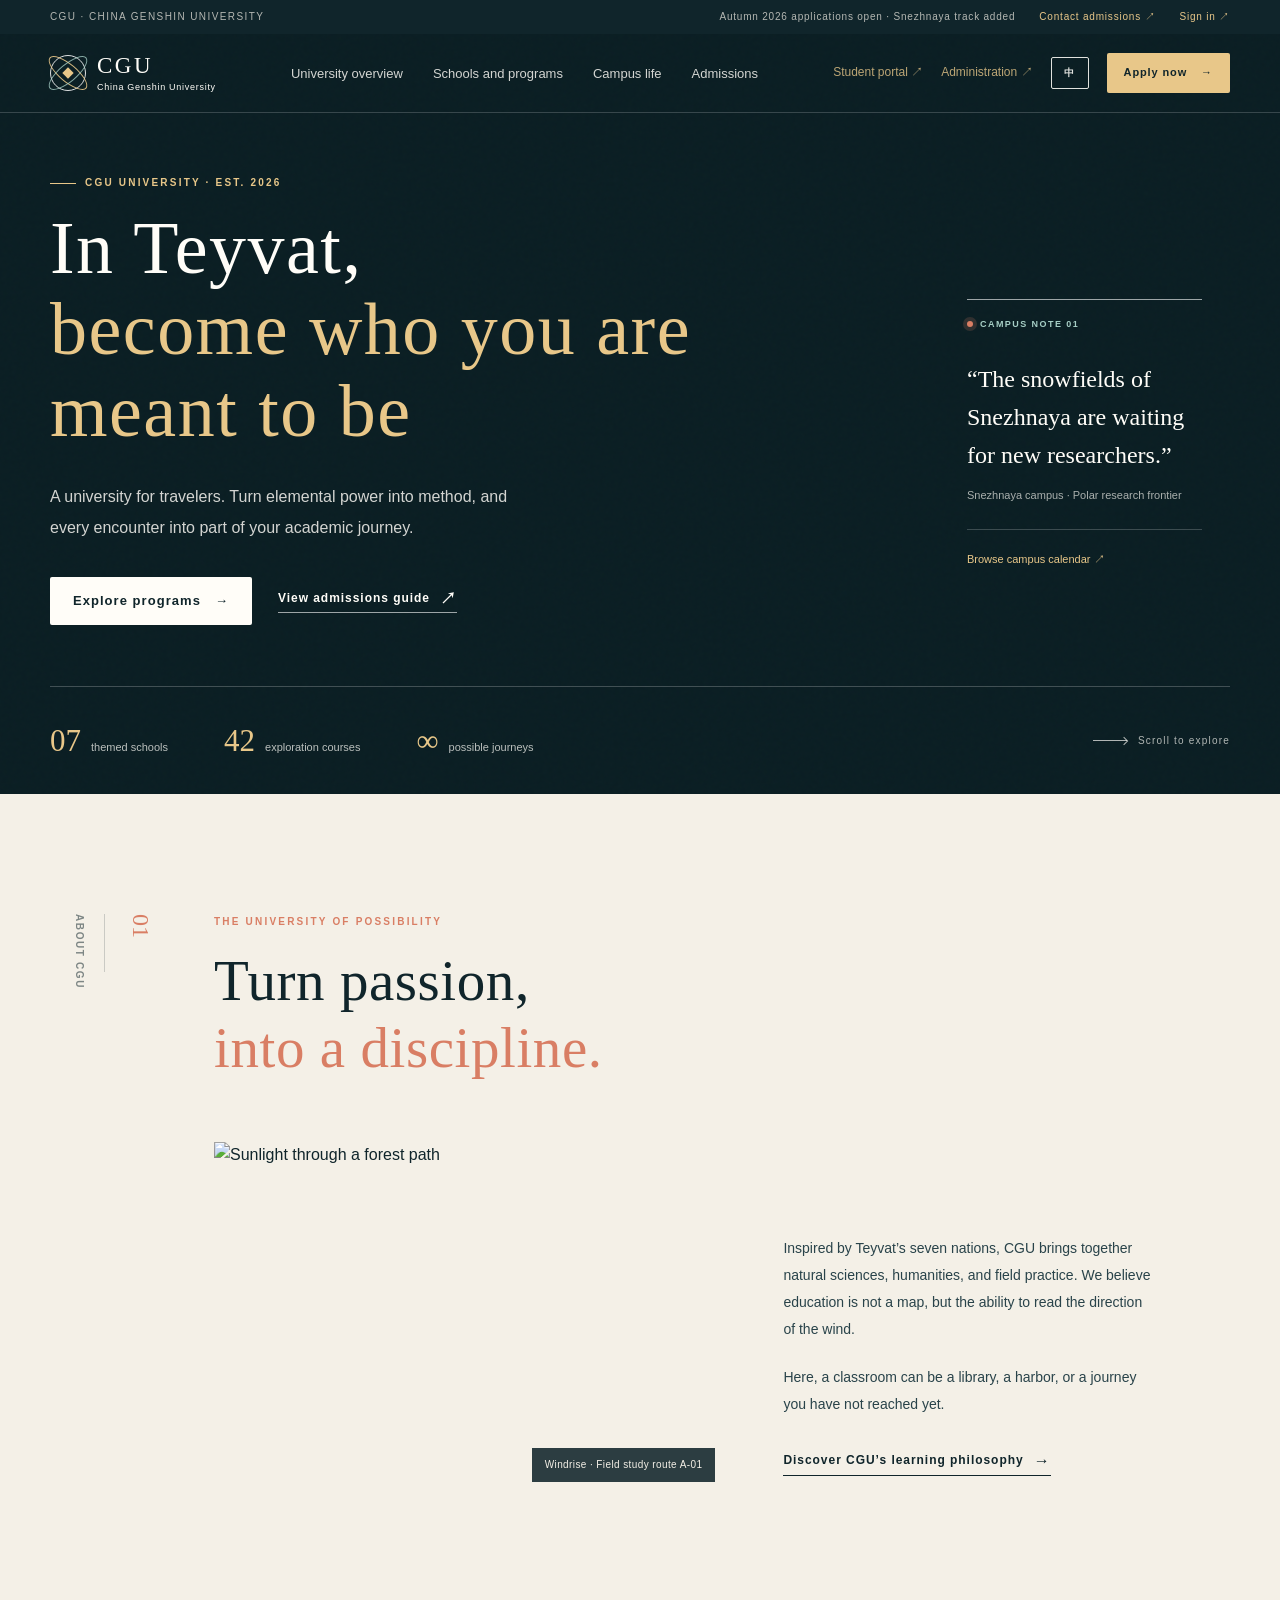
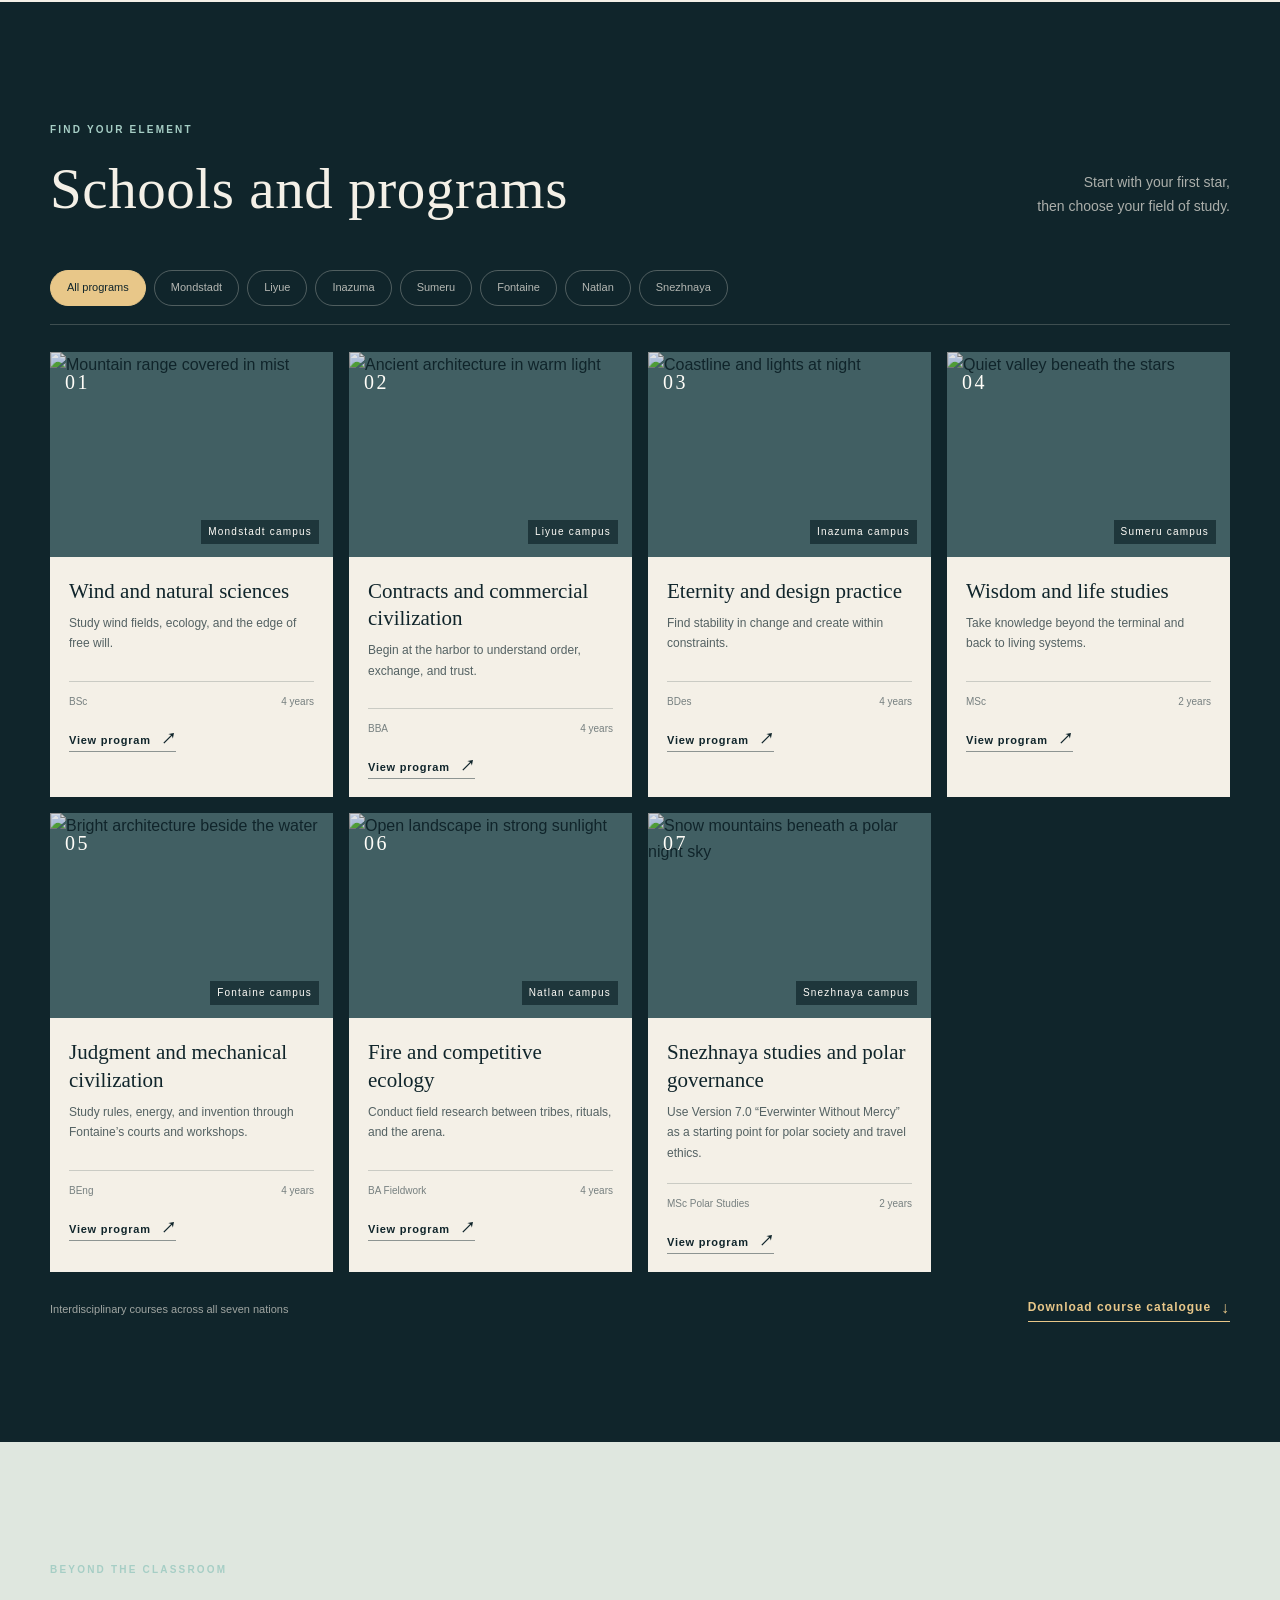
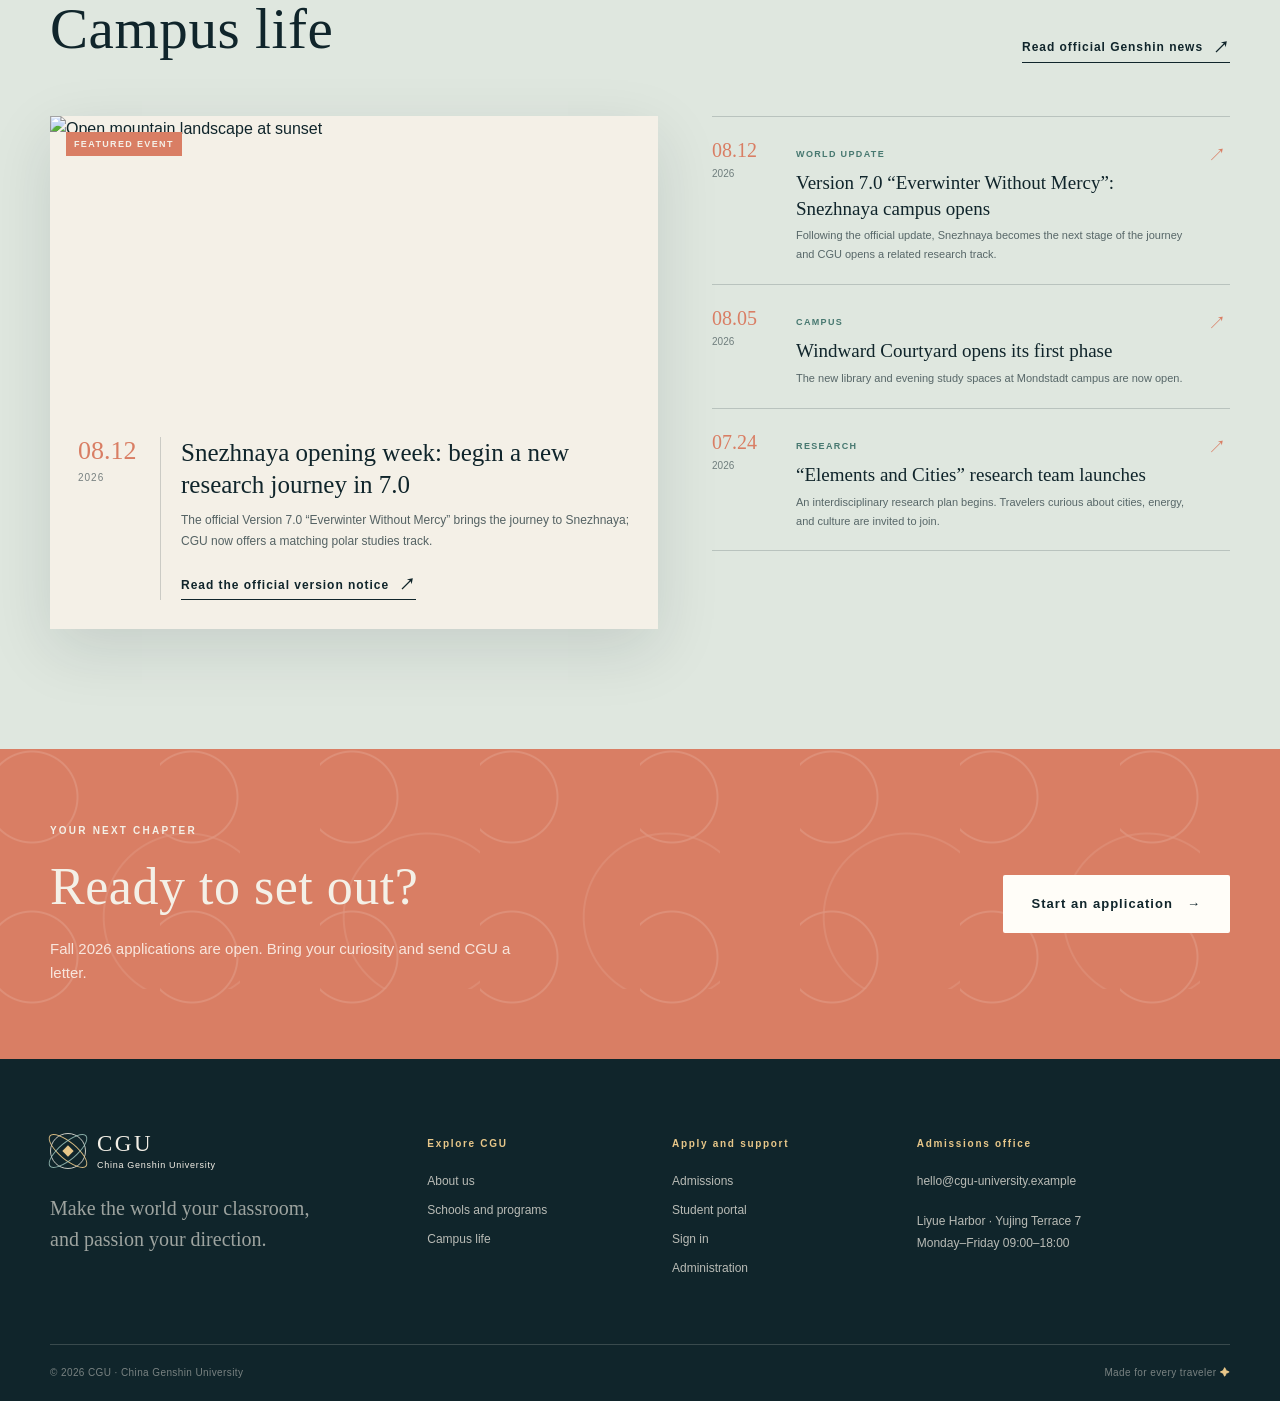
==== commit eb396427: "Sync Snezhnaya content and harden admin security" ====
--- a/wwwroot/index.html
+++ b/wwwroot/index.html
@@ -18,7 +18,7 @@
       <div class="container utility-inner">
         <span data-i18n="home.utilityBrand">CGU · CHINA GENSHIN UNIVERSITY</span>
         <div class="utility-links">
-          <span data-i18n="home.applicationOpen">2026 秋季学期开放申请</span>
+          <span data-i18n="home.applicationOpen">2026 秋季学期开放申请 · 至冬方向同步开放</span>
           <a href="#contact"><span data-i18n="home.contactAdmissions">联系招生办</span> <span aria-hidden="true">↗</span></a>
           <a href="login.html"><span data-i18n="home.login">登录门户</span> <span aria-hidden="true">↗</span></a>
         </div>
@@ -86,15 +86,15 @@
 
           <aside class="hero-note" aria-label="校园公告" data-i18n-attr="aria-label:home.campusNoteAria">
             <div class="note-topline"><span class="live-dot" aria-hidden="true"></span><span data-i18n="home.campusNote">CAMPUS NOTE 01</span></div>
-            <p data-i18n="home.campusQuote">「风会告诉你答案」</p>
-            <small data-i18n="home.campusLocation">蒙德校区 · 风之庭院</small>
+            <p data-i18n="home.campusQuote">「至冬的风雪，正在等待新的研究者」</p>
+            <small data-i18n="home.campusLocation">至冬校区 · 极地研究前线</small>
             <span class="note-rule"></span>
             <a href="#life"><span data-i18n="home.viewCalendar">浏览校园日历</span> <span aria-hidden="true">↗</span></a>
           </aside>
         </div>
 
         <div class="hero-footer container">
-          <div class="hero-stat"><strong>06</strong><span data-i18n="home.statSchools">所主题学院</span></div>
+          <div class="hero-stat"><strong>07</strong><span data-i18n="home.statSchools">所主题学院</span></div>
           <div class="hero-stat"><strong>42</strong><span data-i18n="home.statCourses">门探索课程</span></div>
           <div class="hero-stat"><strong>∞</strong><span data-i18n="home.statJourneys">种可能的旅程</span></div>
           <div class="scroll-cue"><span class="scroll-line" aria-hidden="true"></span><span data-i18n="home.scroll">向下探索</span></div>
@@ -142,6 +142,9 @@
             <button class="filter-button" type="button" role="tab" aria-selected="false" data-filter="liyue" data-i18n="home.filterLiyue">璃月</button>
             <button class="filter-button" type="button" role="tab" aria-selected="false" data-filter="inazuma" data-i18n="home.filterInazuma">稻妻</button>
             <button class="filter-button" type="button" role="tab" aria-selected="false" data-filter="sumeru" data-i18n="home.filterSumeru">须弥</button>
+            <button class="filter-button" type="button" role="tab" aria-selected="false" data-filter="fontaine" data-i18n="home.filterFontaine">枫丹</button>
+            <button class="filter-button" type="button" role="tab" aria-selected="false" data-filter="natlan" data-i18n="home.filterNatlan">纳塔</button>
+            <button class="filter-button" type="button" role="tab" aria-selected="false" data-filter="snezhnaya" data-i18n="home.filterSnezhnaya">至冬</button>
           </div>
 
           <div class="program-grid">
@@ -200,8 +203,50 @@
                 <button class="card-link program-detail" type="button" data-program-key="home.programWisdomTitle"><span data-i18n="home.viewProgram">查看专业</span> <span aria-hidden="true">↗</span></button>
               </div>
             </article>
-          </div>
-          <div class="programs-footer"><span data-i18n="home.programsMore">还有 38 门跨学科课程</span><a class="text-link" href="#admissions"><span data-i18n="home.downloadCatalog">下载完整课程目录</span> <span aria-hidden="true">↓</span></a></div>
+
+            <article class="program-card" data-region="fontaine">
+              <div class="program-image">
+                <img src="https://images.unsplash.com/photo-1494526585095-c41746248156?auto=format&amp;fit=crop&amp;w=900&amp;q=80" alt="水畔城市与明亮建筑" data-i18n-attr="alt:home.programJusticeImageAlt" loading="lazy">
+                <span class="program-number">05</span>
+                <span class="program-region" data-i18n="home.regionFontaine">枫丹校区</span>
+              </div>
+              <div class="program-body">
+                <h3 data-i18n="home.programJusticeTitle">审判与机械文明</h3>
+                <p data-i18n="home.programJusticeDescription">从水之国的法庭与工坊，研究规则、能源与创造。</p>
+                <div class="program-meta"><span data-i18n="home.degreeEngineering">工程学学士</span><span data-i18n="home.durationFour">4 年</span></div>
+                <button class="card-link program-detail" type="button" data-program-key="home.programJusticeTitle"><span data-i18n="home.viewProgram">查看专业</span> <span aria-hidden="true">↗</span></button>
+              </div>
+            </article>
+
+            <article class="program-card" data-region="natlan">
+              <div class="program-image">
+                <img src="https://images.unsplash.com/photo-1500534314209-a25ddb2bd429?auto=format&amp;fit=crop&amp;w=900&amp;q=80" alt="日照下的开阔山野" data-i18n-attr="alt:home.programFlameImageAlt" loading="lazy">
+                <span class="program-number">06</span>
+                <span class="program-region" data-i18n="home.regionNatlan">纳塔校区</span>
+              </div>
+              <div class="program-body">
+                <h3 data-i18n="home.programFlameTitle">火与竞技生态</h3>
+                <p data-i18n="home.programFlameDescription">在部族、仪式与竞技场之间，完成一场田野研究。</p>
+                <div class="program-meta"><span data-i18n="home.degreeFieldwork">田野研究学士</span><span data-i18n="home.durationFour">4 年</span></div>
+                <button class="card-link program-detail" type="button" data-program-key="home.programFlameTitle"><span data-i18n="home.viewProgram">查看专业</span> <span aria-hidden="true">↗</span></button>
+              </div>
+            </article>
+
+            <article class="program-card" data-region="snezhnaya">
+              <div class="program-image">
+                <img src="https://images.unsplash.com/photo-1519681393784-d120267933ba?auto=format&amp;fit=crop&amp;w=900&amp;q=80" alt="雪山与极地夜空" data-i18n-attr="alt:home.programPolarImageAlt" loading="lazy">
+                <span class="program-number">07</span>
+                <span class="program-region" data-i18n="home.regionSnezhnaya">至冬校区</span>
+              </div>
+              <div class="program-body">
+                <h3 data-i18n="home.programPolarTitle">至冬研究与极地治理</h3>
+                <p data-i18n="home.programPolarDescription">以 7.0「无神怜爱的雪国」为新起点，研究冰原社会与远行伦理。</p>
+                <div class="program-meta"><span data-i18n="home.degreePolarStudies">极地研究硕士</span><span data-i18n="home.durationTwo">2 年</span></div>
+                <button class="card-link program-detail" type="button" data-program-key="home.programPolarTitle"><span data-i18n="home.viewProgram">查看专业</span> <span aria-hidden="true">↗</span></button>
+              </div>
+            </article>
+          </div>
+          <div class="programs-footer"><span data-i18n="home.programsMore">七国跨学科课程持续开放</span><a class="text-link" href="#admissions"><span data-i18n="home.downloadCatalog">下载完整课程目录</span> <span aria-hidden="true">↓</span></a></div>
         </div>
       </section>
 
@@ -212,7 +257,7 @@
               <p class="eyebrow" data-i18n="home.lifeKicker">BEYOND THE CLASSROOM</p>
               <h2 id="life-title" data-i18n="home.lifeTitle">校园动态</h2>
             </div>
-            <a class="text-link" href="#contact"><span data-i18n="home.viewAllNews">查看全部动态</span> <span aria-hidden="true">↗</span></a>
+            <a class="text-link" href="https://genshin.hoyoverse.com/zh-tw/news" target="_blank" rel="noopener noreferrer"><span data-i18n="home.viewAllNews">查看原神官方新闻</span> <span aria-hidden="true">↗</span></a>
           </div>
 
           <div class="life-grid">
@@ -222,20 +267,20 @@
                 <span class="feature-tag" data-i18n="home.featureTag">FEATURED EVENT</span>
               </div>
               <div class="feature-copy">
-                <div class="story-date"><span>09.21</span><span>2026</span></div>
+                <div class="story-date"><span>08.12</span><span>2026</span></div>
                 <div>
-                  <h3 data-i18n="home.featureTitle">秋分远行：向着群星出发</h3>
-                  <p data-i18n="home.featureDescription">新生季首场跨校区实践，从风起地到层岩巨渊，和导师一起完成你的第一份旅行研究。</p>
-                  <a class="text-link" href="#admissions"><span data-i18n="home.registerEvent">报名活动</span> <span aria-hidden="true">→</span></a>
+                  <h3 data-i18n="home.featureTitle">至冬学区开学周：从 7.0 开始新的研究旅程</h3>
+                  <p data-i18n="home.featureDescription">原神官方 7.0「无神怜爱的雪国」已将旅途带到至冬，CGU 同步开放至冬研究与极地治理方向。</p>
+                  <a class="text-link" href="https://genshin.hoyoverse.com/zh-tw/news" target="_blank" rel="noopener noreferrer"><span data-i18n="home.registerEvent">阅读官方版本资讯</span> <span aria-hidden="true">↗</span></a>
                 </div>
               </div>
             </article>
 
             <div class="news-list" aria-label="校园新闻列表" data-i18n-attr="aria-label:home.newsListAria">
               <article class="news-item">
-                <div class="news-date"><strong>08.18</strong><span>2026</span></div>
-                <div class="news-copy"><span class="news-type" data-i18n="home.newsAdmissionsType">ADMISSIONS</span><h3 data-i18n="home.newsAdmissionsTitle">2026 秋季招生简章正式发布</h3><p data-i18n="home.newsAdmissionsDescription">本科与研究生项目同步开放申请，首轮材料截止至 10 月 12 日。</p></div>
-                <a class="news-arrow" href="#admissions" aria-label="查看 2026 秋季招生简章" data-i18n-attr="aria-label:home.newsAdmissionsAria">↗</a>
+                <div class="news-date"><strong>08.12</strong><span>2026</span></div>
+                <div class="news-copy"><span class="news-type" data-i18n="home.newsSnezhnayaType">WORLD UPDATE</span><h3 data-i18n="home.newsSnezhnayaTitle">7.0「无神怜爱的雪国」：至冬校区开放</h3><p data-i18n="home.newsSnezhnayaDescription">根据原神官方版本资讯，至冬成为新的旅途舞台，CGU 开放对应研究方向。</p></div>
+                <a class="news-arrow" href="https://genshin.hoyoverse.com/zh-tw/news" target="_blank" rel="noopener noreferrer" aria-label="阅读至冬 7.0 官方新闻" data-i18n-attr="aria-label:home.newsSnezhnayaAria">↗</a>
               </article>
               <article class="news-item">
                 <div class="news-date"><strong>08.05</strong><span>2026</span></div>
@@ -290,7 +335,7 @@
         <form class="apply-form" novalidate>
           <label><span data-i18n="home.formName">你的名字</span><input name="name" type="text" placeholder="旅行者姓名" data-i18n-attr="placeholder:home.formNamePlaceholder" required></label>
           <label><span data-i18n="home.formEmail">电子邮箱</span><input name="email" type="email" placeholder="name@example.com" data-i18n-attr="placeholder:home.formEmailPlaceholder" required></label>
-          <label><span data-i18n="home.formSchool">感兴趣的学院</span><select name="school"><option data-i18n="home.schoolUndecided">还在探索中</option><option data-i18n="home.programWindTitle">风与自然科学</option><option data-i18n="home.programContractTitle">契约与商业文明</option><option data-i18n="home.programDesignTitle">永恒与设计实践</option><option data-i18n="home.programWisdomTitle">智慧与生命研究</option></select></label>
+          <label><span data-i18n="home.formSchool">感兴趣的学院</span><select name="school"><option data-i18n="home.schoolUndecided">还在探索中</option><option data-i18n="home.programWindTitle">风与自然科学</option><option data-i18n="home.programContractTitle">契约与商业文明</option><option data-i18n="home.programDesignTitle">永恒与设计实践</option><option data-i18n="home.programWisdomTitle">智慧与生命研究</option><option data-i18n="home.programJusticeTitle">审判与机械文明</option><option data-i18n="home.programFlameTitle">火与竞技生态</option><option data-i18n="home.programPolarTitle">至冬研究与极地治理</option></select></label>
           <button class="button button-dark" type="submit"><span data-i18n="home.submitApplication">发送申请意向</span> <span aria-hidden="true">→</span></button>
         </form>
         <p class="form-note" data-i18n="home.formNote">提交即表示你同意 CGU 使用这些信息联系你。</p>
